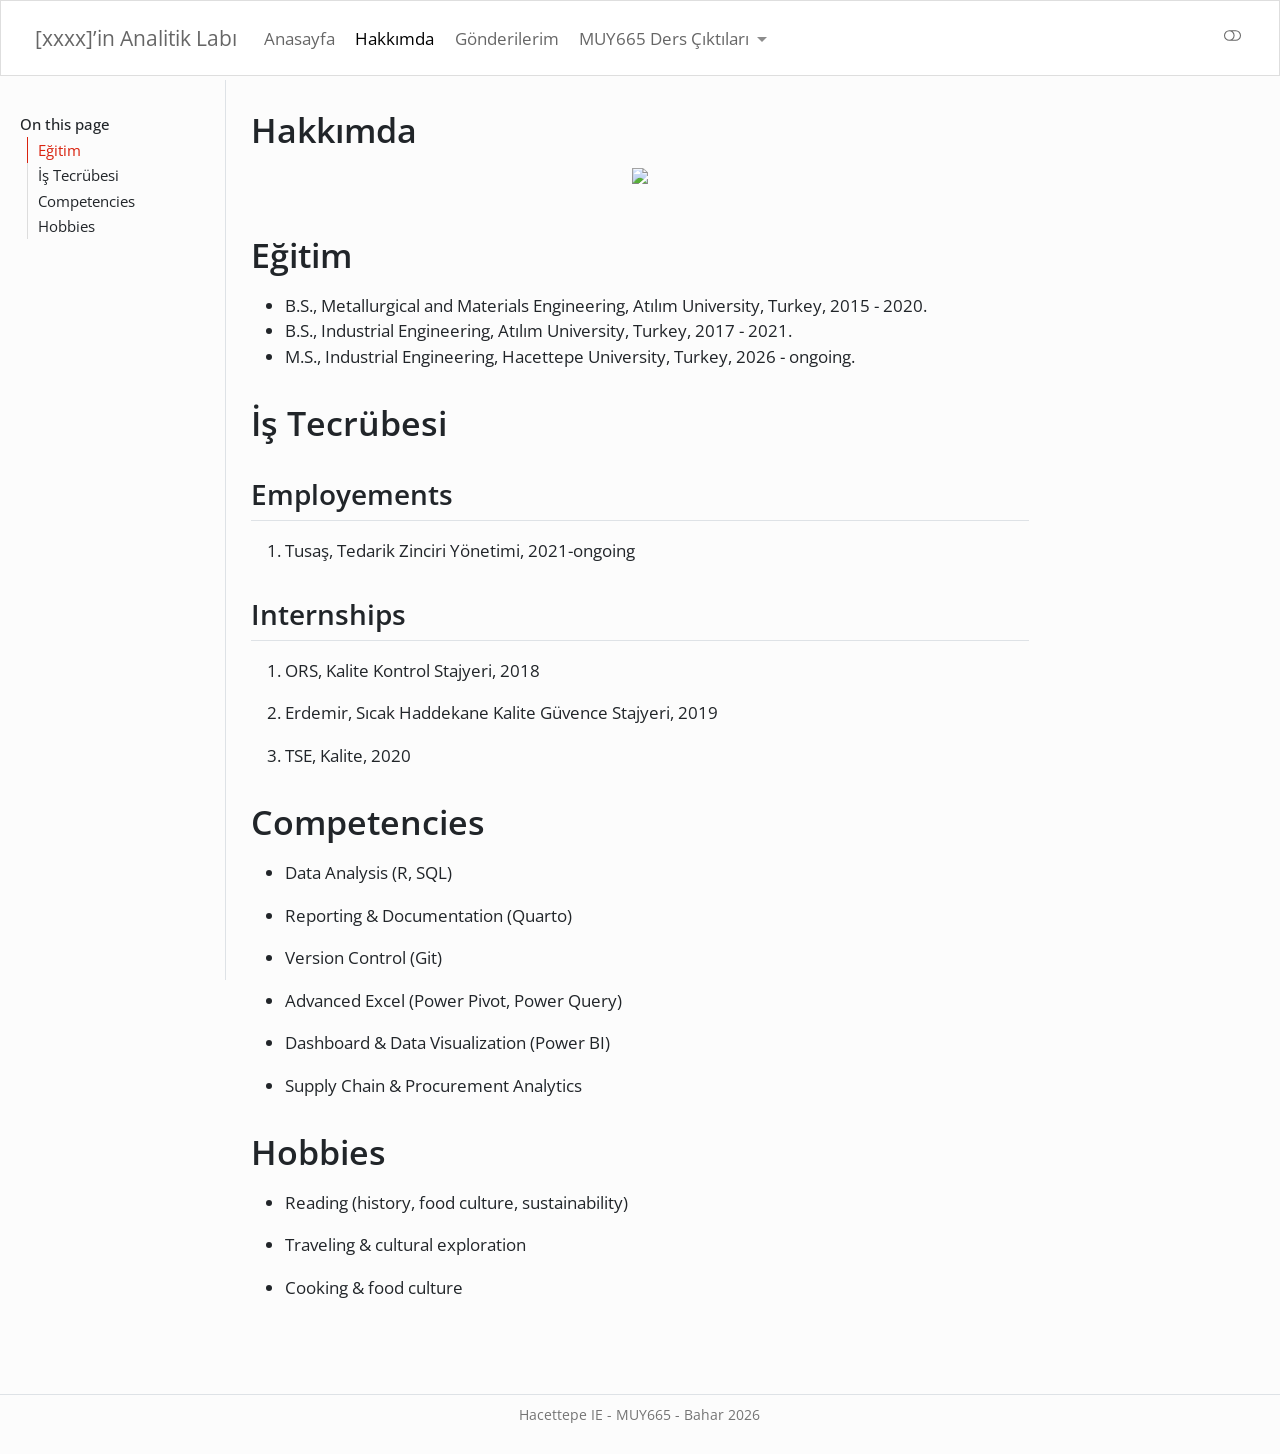
==== docs/about.html @ 33363bdd "Web sitesi render edildi." ====
<!DOCTYPE html>
<html xmlns="http://www.w3.org/1999/xhtml" lang="en" xml:lang="en"><head>

<meta charset="utf-8">
<meta name="generator" content="quarto-1.8.25">

<meta name="viewport" content="width=device-width, initial-scale=1.0, user-scalable=yes">


<title>Hakkımda – [xxxx]’in Analitik Labı</title>
<style>
code{white-space: pre-wrap;}
span.smallcaps{font-variant: small-caps;}
div.columns{display: flex; gap: min(4vw, 1.5em);}
div.column{flex: auto; overflow-x: auto;}
div.hanging-indent{margin-left: 1.5em; text-indent: -1.5em;}
ul.task-list{list-style: none;}
ul.task-list li input[type="checkbox"] {
  width: 0.8em;
  margin: 0 0.8em 0.2em -1em; /* quarto-specific, see https://github.com/quarto-dev/quarto-cli/issues/4556 */ 
  vertical-align: middle;
}
</style>


<script src="site_libs/quarto-nav/quarto-nav.js"></script>
<script src="site_libs/quarto-nav/headroom.min.js"></script>
<script src="site_libs/clipboard/clipboard.min.js"></script>
<script src="site_libs/quarto-search/autocomplete.umd.js"></script>
<script src="site_libs/quarto-search/fuse.min.js"></script>
<script src="site_libs/quarto-search/quarto-search.js"></script>
<meta name="quarto:offset" content="./">
<script src="site_libs/quarto-html/quarto.js" type="module"></script>
<script src="site_libs/quarto-html/tabsets/tabsets.js" type="module"></script>
<script src="site_libs/quarto-html/axe/axe-check.js" type="module"></script>
<script src="site_libs/quarto-html/popper.min.js"></script>
<script src="site_libs/quarto-html/tippy.umd.min.js"></script>
<script src="site_libs/quarto-html/anchor.min.js"></script>
<link href="site_libs/quarto-html/tippy.css" rel="stylesheet">
<link href="site_libs/quarto-html/quarto-syntax-highlighting-7b89279ff1a6dce999919e0e67d4d9ec.css" rel="stylesheet" class="quarto-color-scheme" id="quarto-text-highlighting-styles">
<link href="site_libs/quarto-html/quarto-syntax-highlighting-dark-707d8167ce6003fca903bfe2be84ab7f.css" rel="stylesheet" class="quarto-color-scheme quarto-color-alternate" id="quarto-text-highlighting-styles">
<link href="site_libs/quarto-html/quarto-syntax-highlighting-7b89279ff1a6dce999919e0e67d4d9ec.css" rel="stylesheet" class="quarto-color-scheme-extra" id="quarto-text-highlighting-styles">
<script src="site_libs/bootstrap/bootstrap.min.js"></script>
<link href="site_libs/bootstrap/bootstrap-icons.css" rel="stylesheet">
<link href="site_libs/bootstrap/bootstrap-b09ffb0c710b10090e35f4f5c8599541.min.css" rel="stylesheet" append-hash="true" class="quarto-color-scheme" id="quarto-bootstrap" data-mode="light">
<link href="site_libs/bootstrap/bootstrap-dark-5b22ffe13dd2aa798062e3956142f8dd.min.css" rel="stylesheet" append-hash="true" class="quarto-color-scheme quarto-color-alternate" id="quarto-bootstrap" data-mode="dark">
<link href="site_libs/bootstrap/bootstrap-b09ffb0c710b10090e35f4f5c8599541.min.css" rel="stylesheet" append-hash="true" class="quarto-color-scheme-extra" id="quarto-bootstrap" data-mode="light">
<script id="quarto-search-options" type="application/json">{
  "location": "navbar",
  "copy-button": false,
  "collapse-after": 3,
  "panel-placement": "end",
  "type": "overlay",
  "limit": 50,
  "keyboard-shortcut": [
    "f",
    "/",
    "s"
  ],
  "show-item-context": false,
  "language": {
    "search-no-results-text": "No results",
    "search-matching-documents-text": "matching documents",
    "search-copy-link-title": "Copy link to search",
    "search-hide-matches-text": "Hide additional matches",
    "search-more-match-text": "more match in this document",
    "search-more-matches-text": "more matches in this document",
    "search-clear-button-title": "Clear",
    "search-text-placeholder": "",
    "search-detached-cancel-button-title": "Cancel",
    "search-submit-button-title": "Submit",
    "search-label": "Search"
  }
}</script>


<link rel="stylesheet" href="styles.css">
</head>

<body class="docked nav-fixed quarto-light"><script id="quarto-html-before-body" type="application/javascript">
    const toggleBodyColorMode = (bsSheetEl) => {
      const mode = bsSheetEl.getAttribute("data-mode");
      const bodyEl = window.document.querySelector("body");
      if (mode === "dark") {
        bodyEl.classList.add("quarto-dark");
        bodyEl.classList.remove("quarto-light");
      } else {
        bodyEl.classList.add("quarto-light");
        bodyEl.classList.remove("quarto-dark");
      }
    }
    const toggleBodyColorPrimary = () => {
      const bsSheetEl = window.document.querySelector("link#quarto-bootstrap:not([rel=disabled-stylesheet])");
      if (bsSheetEl) {
        toggleBodyColorMode(bsSheetEl);
      }
    }
    const setColorSchemeToggle = (alternate) => {
      const toggles = window.document.querySelectorAll('.quarto-color-scheme-toggle');
      for (let i=0; i < toggles.length; i++) {
        const toggle = toggles[i];
        if (toggle) {
          if (alternate) {
            toggle.classList.add("alternate");
          } else {
            toggle.classList.remove("alternate");
          }
        }
      }
    };
    const toggleColorMode = (alternate) => {
      // Switch the stylesheets
      const primaryStylesheets = window.document.querySelectorAll('link.quarto-color-scheme:not(.quarto-color-alternate)');
      const alternateStylesheets = window.document.querySelectorAll('link.quarto-color-scheme.quarto-color-alternate');
      manageTransitions('#quarto-margin-sidebar .nav-link', false);
      if (alternate) {
        // note: dark is layered on light, we don't disable primary!
        enableStylesheet(alternateStylesheets);
        for (const sheetNode of alternateStylesheets) {
          if (sheetNode.id === "quarto-bootstrap") {
            toggleBodyColorMode(sheetNode);
          }
        }
      } else {
        disableStylesheet(alternateStylesheets);
        enableStylesheet(primaryStylesheets)
        toggleBodyColorPrimary();
      }
      manageTransitions('#quarto-margin-sidebar .nav-link', true);
      // Switch the toggles
      setColorSchemeToggle(alternate)
      // Hack to workaround the fact that safari doesn't
      // properly recolor the scrollbar when toggling (#1455)
      if (navigator.userAgent.indexOf('Safari') > 0 && navigator.userAgent.indexOf('Chrome') == -1) {
        manageTransitions("body", false);
        window.scrollTo(0, 1);
        setTimeout(() => {
          window.scrollTo(0, 0);
          manageTransitions("body", true);
        }, 40);
      }
    }
    const disableStylesheet = (stylesheets) => {
      for (let i=0; i < stylesheets.length; i++) {
        const stylesheet = stylesheets[i];
        stylesheet.rel = 'disabled-stylesheet';
      }
    }
    const enableStylesheet = (stylesheets) => {
      for (let i=0; i < stylesheets.length; i++) {
        const stylesheet = stylesheets[i];
        if(stylesheet.rel !== 'stylesheet') { // for Chrome, which will still FOUC without this check
          stylesheet.rel = 'stylesheet';
        }
      }
    }
    const manageTransitions = (selector, allowTransitions) => {
      const els = window.document.querySelectorAll(selector);
      for (let i=0; i < els.length; i++) {
        const el = els[i];
        if (allowTransitions) {
          el.classList.remove('notransition');
        } else {
          el.classList.add('notransition');
        }
      }
    }
    const isFileUrl = () => {
      return window.location.protocol === 'file:';
    }
    const hasAlternateSentinel = () => {
      let styleSentinel = getColorSchemeSentinel();
      if (styleSentinel !== null) {
        return styleSentinel === "alternate";
      } else {
        return false;
      }
    }
    const setStyleSentinel = (alternate) => {
      const value = alternate ? "alternate" : "default";
      if (!isFileUrl()) {
        window.localStorage.setItem("quarto-color-scheme", value);
      } else {
        localAlternateSentinel = value;
      }
    }
    const getColorSchemeSentinel = () => {
      if (!isFileUrl()) {
        const storageValue = window.localStorage.getItem("quarto-color-scheme");
        return storageValue != null ? storageValue : localAlternateSentinel;
      } else {
        return localAlternateSentinel;
      }
    }
    const toggleGiscusIfUsed = (isAlternate, darkModeDefault) => {
      const baseTheme = document.querySelector('#giscus-base-theme')?.value ?? 'light';
      const alternateTheme = document.querySelector('#giscus-alt-theme')?.value ?? 'dark';
      let newTheme = '';
      if(authorPrefersDark) {
        newTheme = isAlternate ? baseTheme : alternateTheme;
      } else {
        newTheme = isAlternate ? alternateTheme : baseTheme;
      }
      const changeGiscusTheme = () => {
        // From: https://github.com/giscus/giscus/issues/336
        const sendMessage = (message) => {
          const iframe = document.querySelector('iframe.giscus-frame');
          if (!iframe) return;
          iframe.contentWindow.postMessage({ giscus: message }, 'https://giscus.app');
        }
        sendMessage({
          setConfig: {
            theme: newTheme
          }
        });
      }
      const isGiscussLoaded = window.document.querySelector('iframe.giscus-frame') !== null;
      if (isGiscussLoaded) {
        changeGiscusTheme();
      }
    };
    const authorPrefersDark = false;
    const darkModeDefault = authorPrefersDark;
      document.querySelector('link#quarto-text-highlighting-styles.quarto-color-scheme-extra').rel = 'disabled-stylesheet';
      document.querySelector('link#quarto-bootstrap.quarto-color-scheme-extra').rel = 'disabled-stylesheet';
    let localAlternateSentinel = darkModeDefault ? 'alternate' : 'default';
    // Dark / light mode switch
    window.quartoToggleColorScheme = () => {
      // Read the current dark / light value
      let toAlternate = !hasAlternateSentinel();
      toggleColorMode(toAlternate);
      setStyleSentinel(toAlternate);
      toggleGiscusIfUsed(toAlternate, darkModeDefault);
      window.dispatchEvent(new Event('resize'));
    };
    // Switch to dark mode if need be
    if (hasAlternateSentinel()) {
      toggleColorMode(true);
    } else {
      toggleColorMode(false);
    }
  </script>

<div id="quarto-search-results"></div>
  <header id="quarto-header" class="headroom fixed-top">
    <nav class="navbar navbar-expand-lg " data-bs-theme="dark">
      <div class="navbar-container container-fluid">
      <div class="navbar-brand-container mx-auto">
    <a href="./index.html" class="navbar-brand navbar-brand-logo">
    </a>
    <a class="navbar-brand" href="./index.html">
    <span class="navbar-title">[xxxx]’in Analitik Labı</span>
    </a>
  </div>
            <div id="quarto-search" class="" title="Search"></div>
          <button class="navbar-toggler" type="button" data-bs-toggle="collapse" data-bs-target="#navbarCollapse" aria-controls="navbarCollapse" role="menu" aria-expanded="false" aria-label="Toggle navigation" onclick="if (window.quartoToggleHeadroom) { window.quartoToggleHeadroom(); }">
  <span class="navbar-toggler-icon"></span>
</button>
          <div class="collapse navbar-collapse" id="navbarCollapse">
            <ul class="navbar-nav navbar-nav-scroll me-auto">
  <li class="nav-item">
    <a class="nav-link" href="./index.html"> 
<span class="menu-text">Anasayfa</span></a>
  </li>  
  <li class="nav-item">
    <a class="nav-link active" href="./about.html" aria-current="page"> 
<span class="menu-text">Hakkımda</span></a>
  </li>  
  <li class="nav-item">
    <a class="nav-link" href="./posts.html"> 
<span class="menu-text">Gönderilerim</span></a>
  </li>  
  <li class="nav-item dropdown ">
    <a class="nav-link dropdown-toggle" href="#" id="nav-menu-muy665-ders-çıktıları" role="link" data-bs-toggle="dropdown" aria-expanded="false">
 <span class="menu-text">MUY665 Ders Çıktıları</span>
    </a>
    <ul class="dropdown-menu" aria-labelledby="nav-menu-muy665-ders-çıktıları">    
        <li>
    <a class="dropdown-item" href="./portfolyo.html">
 <span class="dropdown-text">Ödevler</span></a>
  </li>  
        <li>
    <a class="dropdown-item" href="./project.qmd">
 <span class="dropdown-text">Proje</span></a>
  </li>  
    </ul>
  </li>
</ul>
          </div> <!-- /navcollapse -->
            <div class="quarto-navbar-tools tools-wide">
    <a href="https://twitter.com" title="" class="quarto-navigation-tool px-1" aria-label=""><i class="bi bi-github"></i></a>
    <a href="https://twitter.com" title="" class="quarto-navigation-tool px-1" aria-label=""><i class="bi bi-twitter"></i></a>
    <a href="https://linkedin.com" title="" class="quarto-navigation-tool px-1" aria-label=""><i class="bi bi-linkedin"></i></a>
  <a href="" class="quarto-color-scheme-toggle quarto-navigation-tool  px-1" onclick="window.quartoToggleColorScheme(); return false;" title="Toggle dark mode"><i class="bi"></i></a>
</div>
      </div> <!-- /container-fluid -->
    </nav>
</header>
<!-- content -->
<div id="quarto-content" class="quarto-container page-columns page-rows-contents page-layout-article page-navbar">
<!-- sidebar -->
  <nav id="quarto-sidebar" class="sidebar collapse collapse-horizontal quarto-sidebar-collapse-item sidebar-navigation docked overflow-auto">
    <nav id="TOC" role="doc-toc" class="toc-active">
    <h2 id="toc-title">On this page</h2>
   
  <ul>
  <li><a href="#eğitim" id="toc-eğitim" class="nav-link active" data-scroll-target="#eğitim">Eğitim</a></li>
  <li><a href="#iş-tecrübesi" id="toc-iş-tecrübesi" class="nav-link" data-scroll-target="#iş-tecrübesi">İş Tecrübesi</a>
  <ul class="collapse">
  <li><a href="#employements" id="toc-employements" class="nav-link" data-scroll-target="#employements">Employements</a></li>
  <li><a href="#internships" id="toc-internships" class="nav-link" data-scroll-target="#internships">Internships</a></li>
  </ul></li>
  <li><a href="#competencies" id="toc-competencies" class="nav-link" data-scroll-target="#competencies">Competencies</a></li>
  <li><a href="#hobbies" id="toc-hobbies" class="nav-link" data-scroll-target="#hobbies">Hobbies</a></li>
  </ul>
</nav>
</nav>
<div id="quarto-sidebar-glass" class="quarto-sidebar-collapse-item" data-bs-toggle="collapse" data-bs-target=".quarto-sidebar-collapse-item"></div>
<!-- margin-sidebar -->
    <div id="quarto-margin-sidebar" class="sidebar margin-sidebar zindex-bottom">
    </div>
<!-- main -->
<main class="content" id="quarto-document-content">


<header id="title-block-header" class="quarto-title-block default">
<div class="quarto-title">
<h1 class="title">Hakkımda</h1>
</div>



<div class="quarto-title-meta">

    
  
    
  </div>
  


</header>


<div class="quarto-figure quarto-figure-center">
<figure class="figure">
<p><img src="assets/images/vesikalik.jpeg" class="img-fluid quarto-figure quarto-figure-center figure-img"></p>
</figure>
</div>
<section id="eğitim" class="level1">
<h1>Eğitim</h1>
<ul>
<li>B.S., Metallurgical and Materials Engineering, Atılım University, Turkey, 2015 - 2020.</li>
<li>B.S., Industrial Engineering, Atılım University, Turkey, 2017 - 2021.</li>
<li>M.S., Industrial Engineering, Hacettepe University, Turkey, 2026 - ongoing.</li>
</ul>
</section>
<section id="iş-tecrübesi" class="level1">
<h1>İş Tecrübesi</h1>
<section id="employements" class="level2">
<h2 class="anchored" data-anchor-id="employements">Employements</h2>
<ol type="1">
<li>Tusaş, Tedarik Zinciri Yönetimi, 2021-ongoing</li>
</ol>
</section>
<section id="internships" class="level2">
<h2 class="anchored" data-anchor-id="internships">Internships</h2>
<ol type="1">
<li><p>ORS, Kalite Kontrol Stajyeri, 2018</p></li>
<li><p>Erdemir, Sıcak Haddekane Kalite Güvence Stajyeri, 2019</p></li>
<li><p>TSE, Kalite, 2020</p></li>
</ol>
</section>
</section>
<section id="competencies" class="level1">
<h1>Competencies</h1>
<ul>
<li><p>Data Analysis (R, SQL)</p></li>
<li><p>Reporting &amp; Documentation (Quarto)</p></li>
<li><p>Version Control (Git)</p></li>
</ul>
<!-- -->
<ul>
<li><p>Advanced Excel (Power Pivot, Power Query)</p></li>
<li><p>Dashboard &amp; Data Visualization (Power BI)</p></li>
<li><p>Supply Chain &amp; Procurement Analytics</p></li>
</ul>
</section>
<section id="hobbies" class="level1">
<h1>Hobbies</h1>
<ul>
<li><p>Reading (history, food culture, sustainability)</p></li>
<li><p>Traveling &amp; cultural exploration</p></li>
<li><p>Cooking &amp; food culture</p></li>
</ul>


</section>

<a onclick="window.scrollTo(0, 0); return false;" role="button" id="quarto-back-to-top"><i class="bi bi-arrow-up"></i> Back to top</a></main> <!-- /main -->
<script id="quarto-html-after-body" type="application/javascript">
  window.document.addEventListener("DOMContentLoaded", function (event) {
    // Ensure there is a toggle, if there isn't float one in the top right
    if (window.document.querySelector('.quarto-color-scheme-toggle') === null) {
      const a = window.document.createElement('a');
      a.classList.add('top-right');
      a.classList.add('quarto-color-scheme-toggle');
      a.href = "";
      a.onclick = function() { try { window.quartoToggleColorScheme(); } catch {} return false; };
      const i = window.document.createElement("i");
      i.classList.add('bi');
      a.appendChild(i);
      window.document.body.appendChild(a);
    }
    setColorSchemeToggle(hasAlternateSentinel())
    const icon = "";
    const anchorJS = new window.AnchorJS();
    anchorJS.options = {
      placement: 'right',
      icon: icon
    };
    anchorJS.add('.anchored');
    const isCodeAnnotation = (el) => {
      for (const clz of el.classList) {
        if (clz.startsWith('code-annotation-')) {                     
          return true;
        }
      }
      return false;
    }
    const onCopySuccess = function(e) {
      // button target
      const button = e.trigger;
      // don't keep focus
      button.blur();
      // flash "checked"
      button.classList.add('code-copy-button-checked');
      var currentTitle = button.getAttribute("title");
      button.setAttribute("title", "Copied!");
      let tooltip;
      if (window.bootstrap) {
        button.setAttribute("data-bs-toggle", "tooltip");
        button.setAttribute("data-bs-placement", "left");
        button.setAttribute("data-bs-title", "Copied!");
        tooltip = new bootstrap.Tooltip(button, 
          { trigger: "manual", 
            customClass: "code-copy-button-tooltip",
            offset: [0, -8]});
        tooltip.show();    
      }
      setTimeout(function() {
        if (tooltip) {
          tooltip.hide();
          button.removeAttribute("data-bs-title");
          button.removeAttribute("data-bs-toggle");
          button.removeAttribute("data-bs-placement");
        }
        button.setAttribute("title", currentTitle);
        button.classList.remove('code-copy-button-checked');
      }, 1000);
      // clear code selection
      e.clearSelection();
    }
    const getTextToCopy = function(trigger) {
      const outerScaffold = trigger.parentElement.cloneNode(true);
      const codeEl = outerScaffold.querySelector('code');
      for (const childEl of codeEl.children) {
        if (isCodeAnnotation(childEl)) {
          childEl.remove();
        }
      }
      return codeEl.innerText;
    }
    const clipboard = new window.ClipboardJS('.code-copy-button:not([data-in-quarto-modal])', {
      text: getTextToCopy
    });
    clipboard.on('success', onCopySuccess);
    if (window.document.getElementById('quarto-embedded-source-code-modal')) {
      const clipboardModal = new window.ClipboardJS('.code-copy-button[data-in-quarto-modal]', {
        text: getTextToCopy,
        container: window.document.getElementById('quarto-embedded-source-code-modal')
      });
      clipboardModal.on('success', onCopySuccess);
    }
      var localhostRegex = new RegExp(/^(?:http|https):\/\/localhost\:?[0-9]*\//);
      var mailtoRegex = new RegExp(/^mailto:/);
        var filterRegex = new RegExp('/' + window.location.host + '/');
      var isInternal = (href) => {
          return filterRegex.test(href) || localhostRegex.test(href) || mailtoRegex.test(href);
      }
      // Inspect non-navigation links and adorn them if external
     var links = window.document.querySelectorAll('a[href]:not(.nav-link):not(.navbar-brand):not(.toc-action):not(.sidebar-link):not(.sidebar-item-toggle):not(.pagination-link):not(.no-external):not([aria-hidden]):not(.dropdown-item):not(.quarto-navigation-tool):not(.about-link)');
      for (var i=0; i<links.length; i++) {
        const link = links[i];
        if (!isInternal(link.href)) {
          // undo the damage that might have been done by quarto-nav.js in the case of
          // links that we want to consider external
          if (link.dataset.originalHref !== undefined) {
            link.href = link.dataset.originalHref;
          }
        }
      }
    function tippyHover(el, contentFn, onTriggerFn, onUntriggerFn) {
      const config = {
        allowHTML: true,
        maxWidth: 500,
        delay: 100,
        arrow: false,
        appendTo: function(el) {
            return el.parentElement;
        },
        interactive: true,
        interactiveBorder: 10,
        theme: 'quarto',
        placement: 'bottom-start',
      };
      if (contentFn) {
        config.content = contentFn;
      }
      if (onTriggerFn) {
        config.onTrigger = onTriggerFn;
      }
      if (onUntriggerFn) {
        config.onUntrigger = onUntriggerFn;
      }
      window.tippy(el, config); 
    }
    const noterefs = window.document.querySelectorAll('a[role="doc-noteref"]');
    for (var i=0; i<noterefs.length; i++) {
      const ref = noterefs[i];
      tippyHover(ref, function() {
        // use id or data attribute instead here
        let href = ref.getAttribute('data-footnote-href') || ref.getAttribute('href');
        try { href = new URL(href).hash; } catch {}
        const id = href.replace(/^#\/?/, "");
        const note = window.document.getElementById(id);
        if (note) {
          return note.innerHTML;
        } else {
          return "";
        }
      });
    }
    const xrefs = window.document.querySelectorAll('a.quarto-xref');
    const processXRef = (id, note) => {
      // Strip column container classes
      const stripColumnClz = (el) => {
        el.classList.remove("page-full", "page-columns");
        if (el.children) {
          for (const child of el.children) {
            stripColumnClz(child);
          }
        }
      }
      stripColumnClz(note)
      if (id === null || id.startsWith('sec-')) {
        // Special case sections, only their first couple elements
        const container = document.createElement("div");
        if (note.children && note.children.length > 2) {
          container.appendChild(note.children[0].cloneNode(true));
          for (let i = 1; i < note.children.length; i++) {
            const child = note.children[i];
            if (child.tagName === "P" && child.innerText === "") {
              continue;
            } else {
              container.appendChild(child.cloneNode(true));
              break;
            }
          }
          if (window.Quarto?.typesetMath) {
            window.Quarto.typesetMath(container);
          }
          return container.innerHTML
        } else {
          if (window.Quarto?.typesetMath) {
            window.Quarto.typesetMath(note);
          }
          return note.innerHTML;
        }
      } else {
        // Remove any anchor links if they are present
        const anchorLink = note.querySelector('a.anchorjs-link');
        if (anchorLink) {
          anchorLink.remove();
        }
        if (window.Quarto?.typesetMath) {
          window.Quarto.typesetMath(note);
        }
        if (note.classList.contains("callout")) {
          return note.outerHTML;
        } else {
          return note.innerHTML;
        }
      }
    }
    for (var i=0; i<xrefs.length; i++) {
      const xref = xrefs[i];
      tippyHover(xref, undefined, function(instance) {
        instance.disable();
        let url = xref.getAttribute('href');
        let hash = undefined; 
        if (url.startsWith('#')) {
          hash = url;
        } else {
          try { hash = new URL(url).hash; } catch {}
        }
        if (hash) {
          const id = hash.replace(/^#\/?/, "");
          const note = window.document.getElementById(id);
          if (note !== null) {
            try {
              const html = processXRef(id, note.cloneNode(true));
              instance.setContent(html);
            } finally {
              instance.enable();
              instance.show();
            }
          } else {
            // See if we can fetch this
            fetch(url.split('#')[0])
            .then(res => res.text())
            .then(html => {
              const parser = new DOMParser();
              const htmlDoc = parser.parseFromString(html, "text/html");
              const note = htmlDoc.getElementById(id);
              if (note !== null) {
                const html = processXRef(id, note);
                instance.setContent(html);
              } 
            }).finally(() => {
              instance.enable();
              instance.show();
            });
          }
        } else {
          // See if we can fetch a full url (with no hash to target)
          // This is a special case and we should probably do some content thinning / targeting
          fetch(url)
          .then(res => res.text())
          .then(html => {
            const parser = new DOMParser();
            const htmlDoc = parser.parseFromString(html, "text/html");
            const note = htmlDoc.querySelector('main.content');
            if (note !== null) {
              // This should only happen for chapter cross references
              // (since there is no id in the URL)
              // remove the first header
              if (note.children.length > 0 && note.children[0].tagName === "HEADER") {
                note.children[0].remove();
              }
              const html = processXRef(null, note);
              instance.setContent(html);
            } 
          }).finally(() => {
            instance.enable();
            instance.show();
          });
        }
      }, function(instance) {
      });
    }
        let selectedAnnoteEl;
        const selectorForAnnotation = ( cell, annotation) => {
          let cellAttr = 'data-code-cell="' + cell + '"';
          let lineAttr = 'data-code-annotation="' +  annotation + '"';
          const selector = 'span[' + cellAttr + '][' + lineAttr + ']';
          return selector;
        }
        const selectCodeLines = (annoteEl) => {
          const doc = window.document;
          const targetCell = annoteEl.getAttribute("data-target-cell");
          const targetAnnotation = annoteEl.getAttribute("data-target-annotation");
          const annoteSpan = window.document.querySelector(selectorForAnnotation(targetCell, targetAnnotation));
          const lines = annoteSpan.getAttribute("data-code-lines").split(",");
          const lineIds = lines.map((line) => {
            return targetCell + "-" + line;
          })
          let top = null;
          let height = null;
          let parent = null;
          if (lineIds.length > 0) {
              //compute the position of the single el (top and bottom and make a div)
              const el = window.document.getElementById(lineIds[0]);
              top = el.offsetTop;
              height = el.offsetHeight;
              parent = el.parentElement.parentElement;
            if (lineIds.length > 1) {
              const lastEl = window.document.getElementById(lineIds[lineIds.length - 1]);
              const bottom = lastEl.offsetTop + lastEl.offsetHeight;
              height = bottom - top;
            }
            if (top !== null && height !== null && parent !== null) {
              // cook up a div (if necessary) and position it 
              let div = window.document.getElementById("code-annotation-line-highlight");
              if (div === null) {
                div = window.document.createElement("div");
                div.setAttribute("id", "code-annotation-line-highlight");
                div.style.position = 'absolute';
                parent.appendChild(div);
              }
              div.style.top = top - 2 + "px";
              div.style.height = height + 4 + "px";
              div.style.left = 0;
              let gutterDiv = window.document.getElementById("code-annotation-line-highlight-gutter");
              if (gutterDiv === null) {
                gutterDiv = window.document.createElement("div");
                gutterDiv.setAttribute("id", "code-annotation-line-highlight-gutter");
                gutterDiv.style.position = 'absolute';
                const codeCell = window.document.getElementById(targetCell);
                const gutter = codeCell.querySelector('.code-annotation-gutter');
                gutter.appendChild(gutterDiv);
              }
              gutterDiv.style.top = top - 2 + "px";
              gutterDiv.style.height = height + 4 + "px";
            }
            selectedAnnoteEl = annoteEl;
          }
        };
        const unselectCodeLines = () => {
          const elementsIds = ["code-annotation-line-highlight", "code-annotation-line-highlight-gutter"];
          elementsIds.forEach((elId) => {
            const div = window.document.getElementById(elId);
            if (div) {
              div.remove();
            }
          });
          selectedAnnoteEl = undefined;
        };
          // Handle positioning of the toggle
      window.addEventListener(
        "resize",
        throttle(() => {
          elRect = undefined;
          if (selectedAnnoteEl) {
            selectCodeLines(selectedAnnoteEl);
          }
        }, 10)
      );
      function throttle(fn, ms) {
      let throttle = false;
      let timer;
        return (...args) => {
          if(!throttle) { // first call gets through
              fn.apply(this, args);
              throttle = true;
          } else { // all the others get throttled
              if(timer) clearTimeout(timer); // cancel #2
              timer = setTimeout(() => {
                fn.apply(this, args);
                timer = throttle = false;
              }, ms);
          }
        };
      }
        // Attach click handler to the DT
        const annoteDls = window.document.querySelectorAll('dt[data-target-cell]');
        for (const annoteDlNode of annoteDls) {
          annoteDlNode.addEventListener('click', (event) => {
            const clickedEl = event.target;
            if (clickedEl !== selectedAnnoteEl) {
              unselectCodeLines();
              const activeEl = window.document.querySelector('dt[data-target-cell].code-annotation-active');
              if (activeEl) {
                activeEl.classList.remove('code-annotation-active');
              }
              selectCodeLines(clickedEl);
              clickedEl.classList.add('code-annotation-active');
            } else {
              // Unselect the line
              unselectCodeLines();
              clickedEl.classList.remove('code-annotation-active');
            }
          });
        }
    const findCites = (el) => {
      const parentEl = el.parentElement;
      if (parentEl) {
        const cites = parentEl.dataset.cites;
        if (cites) {
          return {
            el,
            cites: cites.split(' ')
          };
        } else {
          return findCites(el.parentElement)
        }
      } else {
        return undefined;
      }
    };
    var bibliorefs = window.document.querySelectorAll('a[role="doc-biblioref"]');
    for (var i=0; i<bibliorefs.length; i++) {
      const ref = bibliorefs[i];
      const citeInfo = findCites(ref);
      if (citeInfo) {
        tippyHover(citeInfo.el, function() {
          var popup = window.document.createElement('div');
          citeInfo.cites.forEach(function(cite) {
            var citeDiv = window.document.createElement('div');
            citeDiv.classList.add('hanging-indent');
            citeDiv.classList.add('csl-entry');
            var biblioDiv = window.document.getElementById('ref-' + cite);
            if (biblioDiv) {
              citeDiv.innerHTML = biblioDiv.innerHTML;
            }
            popup.appendChild(citeDiv);
          });
          return popup.innerHTML;
        });
      }
    }
  });
  </script>
</div> <!-- /content -->
<footer class="footer">
  <div class="nav-footer">
    <div class="nav-footer-left">
      &nbsp;
    </div>   
    <div class="nav-footer-center">
<p>Hacettepe IE - MUY665 - Bahar 2026</p>
</div>
    <div class="nav-footer-right">
      &nbsp;
    </div>
  </div>
</footer>




</body></html>
---- docs/site_libs/quarto-html/quarto-syntax-highlighting-7b89279ff1a6dce999919e0e67d4d9ec.css ----
/* quarto syntax highlight colors */
:root {
  --quarto-hl-ot-color: #003B4F;
  --quarto-hl-at-color: #657422;
  --quarto-hl-ss-color: #20794D;
  --quarto-hl-an-color: #5E5E5E;
  --quarto-hl-fu-color: #4758AB;
  --quarto-hl-st-color: #20794D;
  --quarto-hl-cf-color: #003B4F;
  --quarto-hl-op-color: #5E5E5E;
  --quarto-hl-er-color: #AD0000;
  --quarto-hl-bn-color: #AD0000;
  --quarto-hl-al-color: #AD0000;
  --quarto-hl-va-color: #111111;
  --quarto-hl-bu-color: inherit;
  --quarto-hl-ex-color: inherit;
  --quarto-hl-pp-color: #AD0000;
  --quarto-hl-in-color: #5E5E5E;
  --quarto-hl-vs-color: #20794D;
  --quarto-hl-wa-color: #5E5E5E;
  --quarto-hl-do-color: #5E5E5E;
  --quarto-hl-im-color: #00769E;
  --quarto-hl-ch-color: #20794D;
  --quarto-hl-dt-color: #AD0000;
  --quarto-hl-fl-color: #AD0000;
  --quarto-hl-co-color: #5E5E5E;
  --quarto-hl-cv-color: #5E5E5E;
  --quarto-hl-cn-color: #8f5902;
  --quarto-hl-sc-color: #5E5E5E;
  --quarto-hl-dv-color: #AD0000;
  --quarto-hl-kw-color: #003B4F;
}

/* other quarto variables */
:root {
  --quarto-font-monospace: SFMono-Regular, Menlo, Monaco, Consolas, "Liberation Mono", "Courier New", monospace;
}

/* syntax highlight based on Pandoc's rules */
pre > code.sourceCode > span {
  color: #003B4F;
}

code.sourceCode > span {
  color: #003B4F;
}

div.sourceCode,
div.sourceCode pre.sourceCode {
  color: #003B4F;
}

/* Normal */
code span {
  color: #003B4F;
}

/* Alert */
code span.al {
  color: #AD0000;
  font-style: inherit;
}

/* Annotation */
code span.an {
  color: #5E5E5E;
  font-style: inherit;
}

/* Attribute */
code span.at {
  color: #657422;
  font-style: inherit;
}

/* BaseN */
code span.bn {
  color: #AD0000;
  font-style: inherit;
}

/* BuiltIn */
code span.bu {
  font-style: inherit;
}

/* ControlFlow */
code span.cf {
  color: #003B4F;
  font-weight: bold;
  font-style: inherit;
}

/* Char */
code span.ch {
  color: #20794D;
  font-style: inherit;
}

/* Constant */
code span.cn {
  color: #8f5902;
  font-style: inherit;
}

/* Comment */
code span.co {
  color: #5E5E5E;
  font-style: inherit;
}

/* CommentVar */
code span.cv {
  color: #5E5E5E;
  font-style: italic;
}

/* Documentation */
code span.do {
  color: #5E5E5E;
  font-style: italic;
}

/* DataType */
code span.dt {
  color: #AD0000;
  font-style: inherit;
}

/* DecVal */
code span.dv {
  color: #AD0000;
  font-style: inherit;
}

/* Error */
code span.er {
  color: #AD0000;
  font-style: inherit;
}

/* Extension */
code span.ex {
  font-style: inherit;
}

/* Float */
code span.fl {
  color: #AD0000;
  font-style: inherit;
}

/* Function */
code span.fu {
  color: #4758AB;
  font-style: inherit;
}

/* Import */
code span.im {
  color: #00769E;
  font-style: inherit;
}

/* Information */
code span.in {
  color: #5E5E5E;
  font-style: inherit;
}

/* Keyword */
code span.kw {
  color: #003B4F;
  font-weight: bold;
  font-style: inherit;
}

/* Operator */
code span.op {
  color: #5E5E5E;
  font-style: inherit;
}

/* Other */
code span.ot {
  color: #003B4F;
  font-style: inherit;
}

/* Preprocessor */
code span.pp {
  color: #AD0000;
  font-style: inherit;
}

/* SpecialChar */
code span.sc {
  color: #5E5E5E;
  font-style: inherit;
}

/* SpecialString */
code span.ss {
  color: #20794D;
  font-style: inherit;
}

/* String */
code span.st {
  color: #20794D;
  font-style: inherit;
}

/* Variable */
code span.va {
  color: #111111;
  font-style: inherit;
}

/* VerbatimString */
code span.vs {
  color: #20794D;
  font-style: inherit;
}

/* Warning */
code span.wa {
  color: #5E5E5E;
  font-style: italic;
}

.prevent-inlining {
  content: "</";
}

/*# sourceMappingURL=3944bc705cfaf4c80e56f77c5205168a.css.map */
---- docs/site_libs/quarto-html/quarto-syntax-highlighting-dark-707d8167ce6003fca903bfe2be84ab7f.css ----
/* quarto syntax highlight colors */
:root {
  --quarto-hl-al-color: #f07178;
  --quarto-hl-an-color: #d4d0ab;
  --quarto-hl-at-color: #00e0e0;
  --quarto-hl-bn-color: #d4d0ab;
  --quarto-hl-bu-color: #abe338;
  --quarto-hl-ch-color: #abe338;
  --quarto-hl-co-color: #f8f8f2;
  --quarto-hl-cv-color: #ffd700;
  --quarto-hl-cn-color: #ffd700;
  --quarto-hl-cf-color: #ffa07a;
  --quarto-hl-dt-color: #ffa07a;
  --quarto-hl-dv-color: #d4d0ab;
  --quarto-hl-do-color: #f8f8f2;
  --quarto-hl-er-color: #f07178;
  --quarto-hl-ex-color: #00e0e0;
  --quarto-hl-fl-color: #d4d0ab;
  --quarto-hl-fu-color: #ffa07a;
  --quarto-hl-im-color: #abe338;
  --quarto-hl-in-color: #d4d0ab;
  --quarto-hl-kw-color: #ffa07a;
  --quarto-hl-op-color: #ffa07a;
  --quarto-hl-ot-color: #00e0e0;
  --quarto-hl-pp-color: #dcc6e0;
  --quarto-hl-re-color: #00e0e0;
  --quarto-hl-sc-color: #abe338;
  --quarto-hl-ss-color: #abe338;
  --quarto-hl-st-color: #abe338;
  --quarto-hl-va-color: #00e0e0;
  --quarto-hl-vs-color: #abe338;
  --quarto-hl-wa-color: #dcc6e0;
}

/* other quarto variables */
:root {
  --quarto-font-monospace: SFMono-Regular, Menlo, Monaco, Consolas, "Liberation Mono", "Courier New", monospace;
}

/* syntax highlight based on Pandoc's rules */
pre > code.sourceCode > span {
  color: #f8f8f2;
}

code.sourceCode > span {
  color: #f8f8f2;
}

div.sourceCode,
div.sourceCode pre.sourceCode {
  color: #f8f8f2;
}

/* Normal */
code span {
  color: #f8f8f2;
}

/* Alert */
code span.al {
  color: #f07178;
}

/* Annotation */
code span.an {
  color: #d4d0ab;
}

/* Attribute */
code span.at {
  color: #00e0e0;
}

/* BaseN */
code span.bn {
  color: #d4d0ab;
}

/* BuiltIn */
code span.bu {
  color: #abe338;
}

/* ControlFlow */
code span.cf {
  font-weight: bold;
  color: #ffa07a;
}

/* Char */
code span.ch {
  color: #abe338;
}

/* Constant */
code span.cn {
  color: #ffd700;
}

/* Comment */
code span.co {
  font-style: italic;
  color: #f8f8f2;
}

/* CommentVar */
code span.cv {
  color: #ffd700;
}

/* Documentation */
code span.do {
  color: #f8f8f2;
}

/* DataType */
code span.dt {
  color: #ffa07a;
}

/* DecVal */
code span.dv {
  color: #d4d0ab;
}

/* Error */
code span.er {
  color: #f07178;
  text-decoration: underline;
}

/* Extension */
code span.ex {
  font-weight: bold;
  color: #00e0e0;
}

/* Float */
code span.fl {
  color: #d4d0ab;
}

/* Function */
code span.fu {
  color: #ffa07a;
}

/* Import */
code span.im {
  color: #abe338;
}

/* Information */
code span.in {
  color: #d4d0ab;
}

/* Keyword */
code span.kw {
  font-weight: bold;
  color: #ffa07a;
}

/* Operator */
code span.op {
  color: #ffa07a;
}

/* Other */
code span.ot {
  color: #00e0e0;
}

/* Preprocessor */
code span.pp {
  color: #dcc6e0;
}

/* RegionMarker */
code span.re {
  background-color: #f8f8f2;
  color: #00e0e0;
}

/* SpecialChar */
code span.sc {
  color: #abe338;
}

/* SpecialString */
code span.ss {
  color: #abe338;
}

/* String */
code span.st {
  color: #abe338;
}

/* Variable */
code span.va {
  color: #00e0e0;
}

/* VerbatimString */
code span.vs {
  color: #abe338;
}

/* Warning */
code span.wa {
  color: #dcc6e0;
}

.prevent-inlining {
  content: "</";
}

/*# sourceMappingURL=f5ab3bb6f5ded8da9f12dd3a91d3da26.css.map */
---- docs/site_libs/quarto-html/quarto-syntax-highlighting-7b89279ff1a6dce999919e0e67d4d9ec.css ----
/* quarto syntax highlight colors */
:root {
  --quarto-hl-ot-color: #003B4F;
  --quarto-hl-at-color: #657422;
  --quarto-hl-ss-color: #20794D;
  --quarto-hl-an-color: #5E5E5E;
  --quarto-hl-fu-color: #4758AB;
  --quarto-hl-st-color: #20794D;
  --quarto-hl-cf-color: #003B4F;
  --quarto-hl-op-color: #5E5E5E;
  --quarto-hl-er-color: #AD0000;
  --quarto-hl-bn-color: #AD0000;
  --quarto-hl-al-color: #AD0000;
  --quarto-hl-va-color: #111111;
  --quarto-hl-bu-color: inherit;
  --quarto-hl-ex-color: inherit;
  --quarto-hl-pp-color: #AD0000;
  --quarto-hl-in-color: #5E5E5E;
  --quarto-hl-vs-color: #20794D;
  --quarto-hl-wa-color: #5E5E5E;
  --quarto-hl-do-color: #5E5E5E;
  --quarto-hl-im-color: #00769E;
  --quarto-hl-ch-color: #20794D;
  --quarto-hl-dt-color: #AD0000;
  --quarto-hl-fl-color: #AD0000;
  --quarto-hl-co-color: #5E5E5E;
  --quarto-hl-cv-color: #5E5E5E;
  --quarto-hl-cn-color: #8f5902;
  --quarto-hl-sc-color: #5E5E5E;
  --quarto-hl-dv-color: #AD0000;
  --quarto-hl-kw-color: #003B4F;
}

/* other quarto variables */
:root {
  --quarto-font-monospace: SFMono-Regular, Menlo, Monaco, Consolas, "Liberation Mono", "Courier New", monospace;
}

/* syntax highlight based on Pandoc's rules */
pre > code.sourceCode > span {
  color: #003B4F;
}

code.sourceCode > span {
  color: #003B4F;
}

div.sourceCode,
div.sourceCode pre.sourceCode {
  color: #003B4F;
}

/* Normal */
code span {
  color: #003B4F;
}

/* Alert */
code span.al {
  color: #AD0000;
  font-style: inherit;
}

/* Annotation */
code span.an {
  color: #5E5E5E;
  font-style: inherit;
}

/* Attribute */
code span.at {
  color: #657422;
  font-style: inherit;
}

/* BaseN */
code span.bn {
  color: #AD0000;
  font-style: inherit;
}

/* BuiltIn */
code span.bu {
  font-style: inherit;
}

/* ControlFlow */
code span.cf {
  color: #003B4F;
  font-weight: bold;
  font-style: inherit;
}

/* Char */
code span.ch {
  color: #20794D;
  font-style: inherit;
}

/* Constant */
code span.cn {
  color: #8f5902;
  font-style: inherit;
}

/* Comment */
code span.co {
  color: #5E5E5E;
  font-style: inherit;
}

/* CommentVar */
code span.cv {
  color: #5E5E5E;
  font-style: italic;
}

/* Documentation */
code span.do {
  color: #5E5E5E;
  font-style: italic;
}

/* DataType */
code span.dt {
  color: #AD0000;
  font-style: inherit;
}

/* DecVal */
code span.dv {
  color: #AD0000;
  font-style: inherit;
}

/* Error */
code span.er {
  color: #AD0000;
  font-style: inherit;
}

/* Extension */
code span.ex {
  font-style: inherit;
}

/* Float */
code span.fl {
  color: #AD0000;
  font-style: inherit;
}

/* Function */
code span.fu {
  color: #4758AB;
  font-style: inherit;
}

/* Import */
code span.im {
  color: #00769E;
  font-style: inherit;
}

/* Information */
code span.in {
  color: #5E5E5E;
  font-style: inherit;
}

/* Keyword */
code span.kw {
  color: #003B4F;
  font-weight: bold;
  font-style: inherit;
}

/* Operator */
code span.op {
  color: #5E5E5E;
  font-style: inherit;
}

/* Other */
code span.ot {
  color: #003B4F;
  font-style: inherit;
}

/* Preprocessor */
code span.pp {
  color: #AD0000;
  font-style: inherit;
}

/* SpecialChar */
code span.sc {
  color: #5E5E5E;
  font-style: inherit;
}

/* SpecialString */
code span.ss {
  color: #20794D;
  font-style: inherit;
}

/* String */
code span.st {
  color: #20794D;
  font-style: inherit;
}

/* Variable */
code span.va {
  color: #111111;
  font-style: inherit;
}

/* VerbatimString */
code span.vs {
  color: #20794D;
  font-style: inherit;
}

/* Warning */
code span.wa {
  color: #5E5E5E;
  font-style: italic;
}

.prevent-inlining {
  content: "</";
}

/*# sourceMappingURL=3944bc705cfaf4c80e56f77c5205168a.css.map */
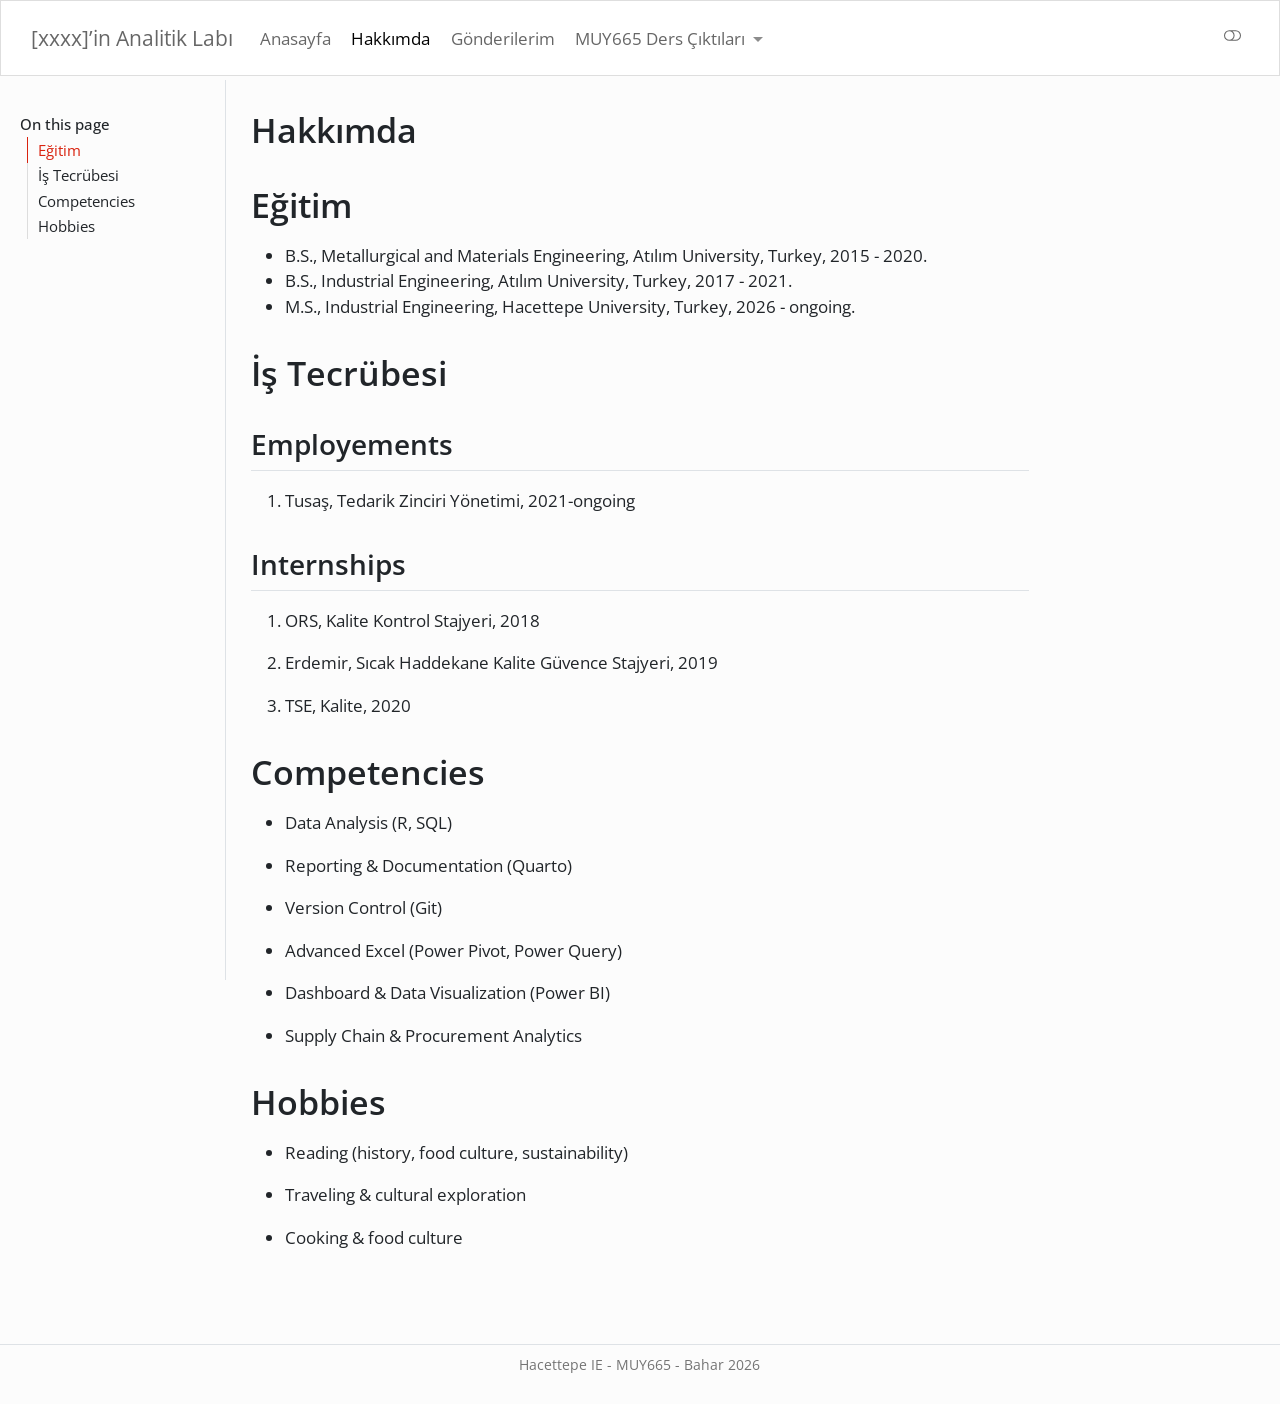
==== commit 5904700e: "Güncelleme" ====
--- a/docs/about.html
+++ b/docs/about.html
@@ -2,13 +2,16 @@
 <html xmlns="http://www.w3.org/1999/xhtml" lang="en" xml:lang="en"><head>
 
 <meta charset="utf-8">
-<meta name="generator" content="quarto-1.8.25">
+<meta name="generator" content="quarto-1.9.31">
 
 <meta name="viewport" content="width=device-width, initial-scale=1.0, user-scalable=yes">
 
 
 <title>Hakkımda – [xxxx]’in Analitik Labı</title>
 <style>
+/* Default styles provided by pandoc.
+** See https://pandoc.org/MANUAL.html#variables-for-html for config info.
+*/
 code{white-space: pre-wrap;}
 span.smallcaps{font-variant: small-caps;}
 div.columns{display: flex; gap: min(4vw, 1.5em);}
@@ -32,19 +35,18 @@
 <meta name="quarto:offset" content="./">
 <script src="site_libs/quarto-html/quarto.js" type="module"></script>
 <script src="site_libs/quarto-html/tabsets/tabsets.js" type="module"></script>
-<script src="site_libs/quarto-html/axe/axe-check.js" type="module"></script>
 <script src="site_libs/quarto-html/popper.min.js"></script>
 <script src="site_libs/quarto-html/tippy.umd.min.js"></script>
 <script src="site_libs/quarto-html/anchor.min.js"></script>
 <link href="site_libs/quarto-html/tippy.css" rel="stylesheet">
-<link href="site_libs/quarto-html/quarto-syntax-highlighting-7b89279ff1a6dce999919e0e67d4d9ec.css" rel="stylesheet" class="quarto-color-scheme" id="quarto-text-highlighting-styles">
-<link href="site_libs/quarto-html/quarto-syntax-highlighting-dark-707d8167ce6003fca903bfe2be84ab7f.css" rel="stylesheet" class="quarto-color-scheme quarto-color-alternate" id="quarto-text-highlighting-styles">
-<link href="site_libs/quarto-html/quarto-syntax-highlighting-7b89279ff1a6dce999919e0e67d4d9ec.css" rel="stylesheet" class="quarto-color-scheme-extra" id="quarto-text-highlighting-styles">
+<link href="site_libs/quarto-html/quarto-syntax-highlighting-7c69b197886ae2a34062761d21e44731.css" rel="stylesheet" class="quarto-color-scheme" id="quarto-text-highlighting-styles">
+<link href="site_libs/quarto-html/quarto-syntax-highlighting-dark-2a9a3f180cf500eef5b976fdc6f22fdf.css" rel="stylesheet" class="quarto-color-scheme quarto-color-alternate" id="quarto-text-highlighting-styles">
+<link href="site_libs/quarto-html/quarto-syntax-highlighting-7c69b197886ae2a34062761d21e44731.css" rel="stylesheet" class="quarto-color-scheme-extra" id="quarto-text-highlighting-styles">
 <script src="site_libs/bootstrap/bootstrap.min.js"></script>
 <link href="site_libs/bootstrap/bootstrap-icons.css" rel="stylesheet">
-<link href="site_libs/bootstrap/bootstrap-b09ffb0c710b10090e35f4f5c8599541.min.css" rel="stylesheet" append-hash="true" class="quarto-color-scheme" id="quarto-bootstrap" data-mode="light">
-<link href="site_libs/bootstrap/bootstrap-dark-5b22ffe13dd2aa798062e3956142f8dd.min.css" rel="stylesheet" append-hash="true" class="quarto-color-scheme quarto-color-alternate" id="quarto-bootstrap" data-mode="dark">
-<link href="site_libs/bootstrap/bootstrap-b09ffb0c710b10090e35f4f5c8599541.min.css" rel="stylesheet" append-hash="true" class="quarto-color-scheme-extra" id="quarto-bootstrap" data-mode="light">
+<link href="site_libs/bootstrap/bootstrap-11563d2f55764b9d6a488f24f91d801a.min.css" rel="stylesheet" append-hash="true" class="quarto-color-scheme" id="quarto-bootstrap" data-mode="light">
+<link href="site_libs/bootstrap/bootstrap-dark-510d05b16ce075d26a3ac718e0ab7c7d.min.css" rel="stylesheet" append-hash="true" class="quarto-color-scheme quarto-color-alternate" id="quarto-bootstrap" data-mode="dark">
+<link href="site_libs/bootstrap/bootstrap-11563d2f55764b9d6a488f24f91d801a.min.css" rel="stylesheet" append-hash="true" class="quarto-color-scheme-extra" id="quarto-bootstrap" data-mode="light">
 <script id="quarto-search-options" type="application/json">{
   "location": "navbar",
   "copy-button": false,
@@ -246,8 +248,6 @@
     <nav class="navbar navbar-expand-lg " data-bs-theme="dark">
       <div class="navbar-container container-fluid">
       <div class="navbar-brand-container mx-auto">
-    <a href="./index.html" class="navbar-brand navbar-brand-logo">
-    </a>
     <a class="navbar-brand" href="./index.html">
     <span class="navbar-title">[xxxx]’in Analitik Labı</span>
     </a>
@@ -342,11 +342,6 @@
 </header>
 
 
-<div class="quarto-figure quarto-figure-center">
-<figure class="figure">
-<p><img src="assets/images/vesikalik.jpeg" class="img-fluid quarto-figure quarto-figure-center figure-img"></p>
-</figure>
-</div>
 <section id="eğitim" class="level1">
 <h1>Eğitim</h1>
 <ul>
--- a/docs/site_libs/quarto-html/quarto-syntax-highlighting-7c69b197886ae2a34062761d21e44731.css
+++ b/docs/site_libs/quarto-html/quarto-syntax-highlighting-7c69b197886ae2a34062761d21e44731.css
@@ -0,0 +1,236 @@
+/* quarto syntax highlight colors */
+:root {
+  --quarto-hl-ot-color: #003B4F;
+  --quarto-hl-at-color: #657422;
+  --quarto-hl-ss-color: #20794D;
+  --quarto-hl-an-color: #5E5E5E;
+  --quarto-hl-fu-color: #4758AB;
+  --quarto-hl-st-color: #20794D;
+  --quarto-hl-cf-color: #003B4F;
+  --quarto-hl-op-color: #5E5E5E;
+  --quarto-hl-er-color: #AD0000;
+  --quarto-hl-bn-color: #AD0000;
+  --quarto-hl-al-color: #AD0000;
+  --quarto-hl-va-color: #111111;
+  --quarto-hl-bu-color: inherit;
+  --quarto-hl-ex-color: inherit;
+  --quarto-hl-pp-color: #AD0000;
+  --quarto-hl-in-color: #5E5E5E;
+  --quarto-hl-vs-color: #20794D;
+  --quarto-hl-wa-color: #5E5E5E;
+  --quarto-hl-do-color: #5E5E5E;
+  --quarto-hl-im-color: #00769E;
+  --quarto-hl-ch-color: #20794D;
+  --quarto-hl-dt-color: #AD0000;
+  --quarto-hl-fl-color: #AD0000;
+  --quarto-hl-co-color: #5E5E5E;
+  --quarto-hl-cv-color: #5E5E5E;
+  --quarto-hl-cn-color: #8f5902;
+  --quarto-hl-sc-color: #5E5E5E;
+  --quarto-hl-dv-color: #AD0000;
+  --quarto-hl-kw-color: #003B4F;
+}
+
+/* other quarto variables */
+:root {
+  --quarto-font-monospace: SFMono-Regular, Menlo, Monaco, Consolas, "Liberation Mono", "Courier New", monospace;
+}
+
+/* syntax highlight based on Pandoc's rules */
+pre > code.sourceCode > span {
+  color: #003B4F;
+}
+
+code.sourceCode > span {
+  color: #003B4F;
+}
+
+div.sourceCode,
+div.sourceCode pre.sourceCode {
+  color: #003B4F;
+}
+
+/* Normal */
+code span {
+  color: #003B4F;
+}
+
+/* Alert */
+code span.al {
+  color: #AD0000;
+  font-style: inherit;
+}
+
+/* Annotation */
+code span.an {
+  color: #5E5E5E;
+  font-style: inherit;
+}
+
+/* Attribute */
+code span.at {
+  color: #657422;
+  font-style: inherit;
+}
+
+/* BaseN */
+code span.bn {
+  color: #AD0000;
+  font-style: inherit;
+}
+
+/* BuiltIn */
+code span.bu {
+  font-style: inherit;
+}
+
+/* ControlFlow */
+code span.cf {
+  color: #003B4F;
+  font-weight: bold;
+  font-style: inherit;
+}
+
+/* Char */
+code span.ch {
+  color: #20794D;
+  font-style: inherit;
+}
+
+/* Constant */
+code span.cn {
+  color: #8f5902;
+  font-style: inherit;
+}
+
+/* Comment */
+code span.co {
+  color: #5E5E5E;
+  font-style: inherit;
+}
+
+/* CommentVar */
+code span.cv {
+  color: #5E5E5E;
+  font-style: italic;
+}
+
+/* Documentation */
+code span.do {
+  color: #5E5E5E;
+  font-style: italic;
+}
+
+/* DataType */
+code span.dt {
+  color: #AD0000;
+  font-style: inherit;
+}
+
+/* DecVal */
+code span.dv {
+  color: #AD0000;
+  font-style: inherit;
+}
+
+/* Error */
+code span.er {
+  color: #AD0000;
+  font-style: inherit;
+}
+
+/* Extension */
+code span.ex {
+  font-style: inherit;
+}
+
+/* Float */
+code span.fl {
+  color: #AD0000;
+  font-style: inherit;
+}
+
+/* Function */
+code span.fu {
+  color: #4758AB;
+  font-style: inherit;
+}
+
+/* Import */
+code span.im {
+  color: #00769E;
+  font-style: inherit;
+}
+
+/* Information */
+code span.in {
+  color: #5E5E5E;
+  font-style: inherit;
+}
+
+/* Keyword */
+code span.kw {
+  color: #003B4F;
+  font-weight: bold;
+  font-style: inherit;
+}
+
+/* Operator */
+code span.op {
+  color: #5E5E5E;
+  font-style: inherit;
+}
+
+/* Other */
+code span.ot {
+  color: #003B4F;
+  font-style: inherit;
+}
+
+/* Preprocessor */
+code span.pp {
+  color: #AD0000;
+  font-style: inherit;
+}
+
+/* SpecialChar */
+code span.sc {
+  color: #5E5E5E;
+  font-style: inherit;
+}
+
+/* SpecialString */
+code span.ss {
+  color: #20794D;
+  font-style: inherit;
+}
+
+/* String */
+code span.st {
+  color: #20794D;
+  font-style: inherit;
+}
+
+/* Variable */
+code span.va {
+  color: #111111;
+  font-style: inherit;
+}
+
+/* VerbatimString */
+code span.vs {
+  color: #20794D;
+  font-style: inherit;
+}
+
+/* Warning */
+code span.wa {
+  color: #5E5E5E;
+  font-style: italic;
+}
+
+.prevent-inlining {
+  content: "</";
+}
+
+/*# sourceMappingURL=606289f1d48f6b05ba16068311e045b6.css.map */
--- a/docs/site_libs/quarto-html/quarto-syntax-highlighting-dark-2a9a3f180cf500eef5b976fdc6f22fdf.css
+++ b/docs/site_libs/quarto-html/quarto-syntax-highlighting-dark-2a9a3f180cf500eef5b976fdc6f22fdf.css
@@ -0,0 +1,219 @@
+/* quarto syntax highlight colors */
+:root {
+  --quarto-hl-al-color: #f07178;
+  --quarto-hl-an-color: #d4d0ab;
+  --quarto-hl-at-color: #00e0e0;
+  --quarto-hl-bn-color: #d4d0ab;
+  --quarto-hl-bu-color: #abe338;
+  --quarto-hl-ch-color: #abe338;
+  --quarto-hl-co-color: #f8f8f2;
+  --quarto-hl-cv-color: #ffd700;
+  --quarto-hl-cn-color: #ffd700;
+  --quarto-hl-cf-color: #ffa07a;
+  --quarto-hl-dt-color: #ffa07a;
+  --quarto-hl-dv-color: #d4d0ab;
+  --quarto-hl-do-color: #f8f8f2;
+  --quarto-hl-er-color: #f07178;
+  --quarto-hl-ex-color: #00e0e0;
+  --quarto-hl-fl-color: #d4d0ab;
+  --quarto-hl-fu-color: #ffa07a;
+  --quarto-hl-im-color: #abe338;
+  --quarto-hl-in-color: #d4d0ab;
+  --quarto-hl-kw-color: #ffa07a;
+  --quarto-hl-op-color: #ffa07a;
+  --quarto-hl-ot-color: #00e0e0;
+  --quarto-hl-pp-color: #dcc6e0;
+  --quarto-hl-re-color: #00e0e0;
+  --quarto-hl-sc-color: #abe338;
+  --quarto-hl-ss-color: #abe338;
+  --quarto-hl-st-color: #abe338;
+  --quarto-hl-va-color: #00e0e0;
+  --quarto-hl-vs-color: #abe338;
+  --quarto-hl-wa-color: #dcc6e0;
+}
+
+/* other quarto variables */
+:root {
+  --quarto-font-monospace: SFMono-Regular, Menlo, Monaco, Consolas, "Liberation Mono", "Courier New", monospace;
+}
+
+/* syntax highlight based on Pandoc's rules */
+pre > code.sourceCode > span {
+  color: #f8f8f2;
+}
+
+code.sourceCode > span {
+  color: #f8f8f2;
+}
+
+div.sourceCode,
+div.sourceCode pre.sourceCode {
+  color: #f8f8f2;
+}
+
+/* Normal */
+code span {
+  color: #f8f8f2;
+}
+
+/* Alert */
+code span.al {
+  color: #f07178;
+}
+
+/* Annotation */
+code span.an {
+  color: #d4d0ab;
+}
+
+/* Attribute */
+code span.at {
+  color: #00e0e0;
+}
+
+/* BaseN */
+code span.bn {
+  color: #d4d0ab;
+}
+
+/* BuiltIn */
+code span.bu {
+  color: #abe338;
+}
+
+/* ControlFlow */
+code span.cf {
+  font-weight: bold;
+  color: #ffa07a;
+}
+
+/* Char */
+code span.ch {
+  color: #abe338;
+}
+
+/* Constant */
+code span.cn {
+  color: #ffd700;
+}
+
+/* Comment */
+code span.co {
+  font-style: italic;
+  color: #f8f8f2;
+}
+
+/* CommentVar */
+code span.cv {
+  color: #ffd700;
+}
+
+/* Documentation */
+code span.do {
+  color: #f8f8f2;
+}
+
+/* DataType */
+code span.dt {
+  color: #ffa07a;
+}
+
+/* DecVal */
+code span.dv {
+  color: #d4d0ab;
+}
+
+/* Error */
+code span.er {
+  color: #f07178;
+  text-decoration: underline;
+}
+
+/* Extension */
+code span.ex {
+  font-weight: bold;
+  color: #00e0e0;
+}
+
+/* Float */
+code span.fl {
+  color: #d4d0ab;
+}
+
+/* Function */
+code span.fu {
+  color: #ffa07a;
+}
+
+/* Import */
+code span.im {
+  color: #abe338;
+}
+
+/* Information */
+code span.in {
+  color: #d4d0ab;
+}
+
+/* Keyword */
+code span.kw {
+  font-weight: bold;
+  color: #ffa07a;
+}
+
+/* Operator */
+code span.op {
+  color: #ffa07a;
+}
+
+/* Other */
+code span.ot {
+  color: #00e0e0;
+}
+
+/* Preprocessor */
+code span.pp {
+  color: #dcc6e0;
+}
+
+/* RegionMarker */
+code span.re {
+  background-color: #f8f8f2;
+  color: #00e0e0;
+}
+
+/* SpecialChar */
+code span.sc {
+  color: #abe338;
+}
+
+/* SpecialString */
+code span.ss {
+  color: #abe338;
+}
+
+/* String */
+code span.st {
+  color: #abe338;
+}
+
+/* Variable */
+code span.va {
+  color: #00e0e0;
+}
+
+/* VerbatimString */
+code span.vs {
+  color: #abe338;
+}
+
+/* Warning */
+code span.wa {
+  color: #dcc6e0;
+}
+
+.prevent-inlining {
+  content: "</";
+}
+
+/*# sourceMappingURL=23b16f6c884f9c0552082e62eeffc571.css.map */
--- a/docs/site_libs/quarto-html/quarto-syntax-highlighting-7c69b197886ae2a34062761d21e44731.css
+++ b/docs/site_libs/quarto-html/quarto-syntax-highlighting-7c69b197886ae2a34062761d21e44731.css
@@ -0,0 +1,236 @@
+/* quarto syntax highlight colors */
+:root {
+  --quarto-hl-ot-color: #003B4F;
+  --quarto-hl-at-color: #657422;
+  --quarto-hl-ss-color: #20794D;
+  --quarto-hl-an-color: #5E5E5E;
+  --quarto-hl-fu-color: #4758AB;
+  --quarto-hl-st-color: #20794D;
+  --quarto-hl-cf-color: #003B4F;
+  --quarto-hl-op-color: #5E5E5E;
+  --quarto-hl-er-color: #AD0000;
+  --quarto-hl-bn-color: #AD0000;
+  --quarto-hl-al-color: #AD0000;
+  --quarto-hl-va-color: #111111;
+  --quarto-hl-bu-color: inherit;
+  --quarto-hl-ex-color: inherit;
+  --quarto-hl-pp-color: #AD0000;
+  --quarto-hl-in-color: #5E5E5E;
+  --quarto-hl-vs-color: #20794D;
+  --quarto-hl-wa-color: #5E5E5E;
+  --quarto-hl-do-color: #5E5E5E;
+  --quarto-hl-im-color: #00769E;
+  --quarto-hl-ch-color: #20794D;
+  --quarto-hl-dt-color: #AD0000;
+  --quarto-hl-fl-color: #AD0000;
+  --quarto-hl-co-color: #5E5E5E;
+  --quarto-hl-cv-color: #5E5E5E;
+  --quarto-hl-cn-color: #8f5902;
+  --quarto-hl-sc-color: #5E5E5E;
+  --quarto-hl-dv-color: #AD0000;
+  --quarto-hl-kw-color: #003B4F;
+}
+
+/* other quarto variables */
+:root {
+  --quarto-font-monospace: SFMono-Regular, Menlo, Monaco, Consolas, "Liberation Mono", "Courier New", monospace;
+}
+
+/* syntax highlight based on Pandoc's rules */
+pre > code.sourceCode > span {
+  color: #003B4F;
+}
+
+code.sourceCode > span {
+  color: #003B4F;
+}
+
+div.sourceCode,
+div.sourceCode pre.sourceCode {
+  color: #003B4F;
+}
+
+/* Normal */
+code span {
+  color: #003B4F;
+}
+
+/* Alert */
+code span.al {
+  color: #AD0000;
+  font-style: inherit;
+}
+
+/* Annotation */
+code span.an {
+  color: #5E5E5E;
+  font-style: inherit;
+}
+
+/* Attribute */
+code span.at {
+  color: #657422;
+  font-style: inherit;
+}
+
+/* BaseN */
+code span.bn {
+  color: #AD0000;
+  font-style: inherit;
+}
+
+/* BuiltIn */
+code span.bu {
+  font-style: inherit;
+}
+
+/* ControlFlow */
+code span.cf {
+  color: #003B4F;
+  font-weight: bold;
+  font-style: inherit;
+}
+
+/* Char */
+code span.ch {
+  color: #20794D;
+  font-style: inherit;
+}
+
+/* Constant */
+code span.cn {
+  color: #8f5902;
+  font-style: inherit;
+}
+
+/* Comment */
+code span.co {
+  color: #5E5E5E;
+  font-style: inherit;
+}
+
+/* CommentVar */
+code span.cv {
+  color: #5E5E5E;
+  font-style: italic;
+}
+
+/* Documentation */
+code span.do {
+  color: #5E5E5E;
+  font-style: italic;
+}
+
+/* DataType */
+code span.dt {
+  color: #AD0000;
+  font-style: inherit;
+}
+
+/* DecVal */
+code span.dv {
+  color: #AD0000;
+  font-style: inherit;
+}
+
+/* Error */
+code span.er {
+  color: #AD0000;
+  font-style: inherit;
+}
+
+/* Extension */
+code span.ex {
+  font-style: inherit;
+}
+
+/* Float */
+code span.fl {
+  color: #AD0000;
+  font-style: inherit;
+}
+
+/* Function */
+code span.fu {
+  color: #4758AB;
+  font-style: inherit;
+}
+
+/* Import */
+code span.im {
+  color: #00769E;
+  font-style: inherit;
+}
+
+/* Information */
+code span.in {
+  color: #5E5E5E;
+  font-style: inherit;
+}
+
+/* Keyword */
+code span.kw {
+  color: #003B4F;
+  font-weight: bold;
+  font-style: inherit;
+}
+
+/* Operator */
+code span.op {
+  color: #5E5E5E;
+  font-style: inherit;
+}
+
+/* Other */
+code span.ot {
+  color: #003B4F;
+  font-style: inherit;
+}
+
+/* Preprocessor */
+code span.pp {
+  color: #AD0000;
+  font-style: inherit;
+}
+
+/* SpecialChar */
+code span.sc {
+  color: #5E5E5E;
+  font-style: inherit;
+}
+
+/* SpecialString */
+code span.ss {
+  color: #20794D;
+  font-style: inherit;
+}
+
+/* String */
+code span.st {
+  color: #20794D;
+  font-style: inherit;
+}
+
+/* Variable */
+code span.va {
+  color: #111111;
+  font-style: inherit;
+}
+
+/* VerbatimString */
+code span.vs {
+  color: #20794D;
+  font-style: inherit;
+}
+
+/* Warning */
+code span.wa {
+  color: #5E5E5E;
+  font-style: italic;
+}
+
+.prevent-inlining {
+  content: "</";
+}
+
+/*# sourceMappingURL=606289f1d48f6b05ba16068311e045b6.css.map */
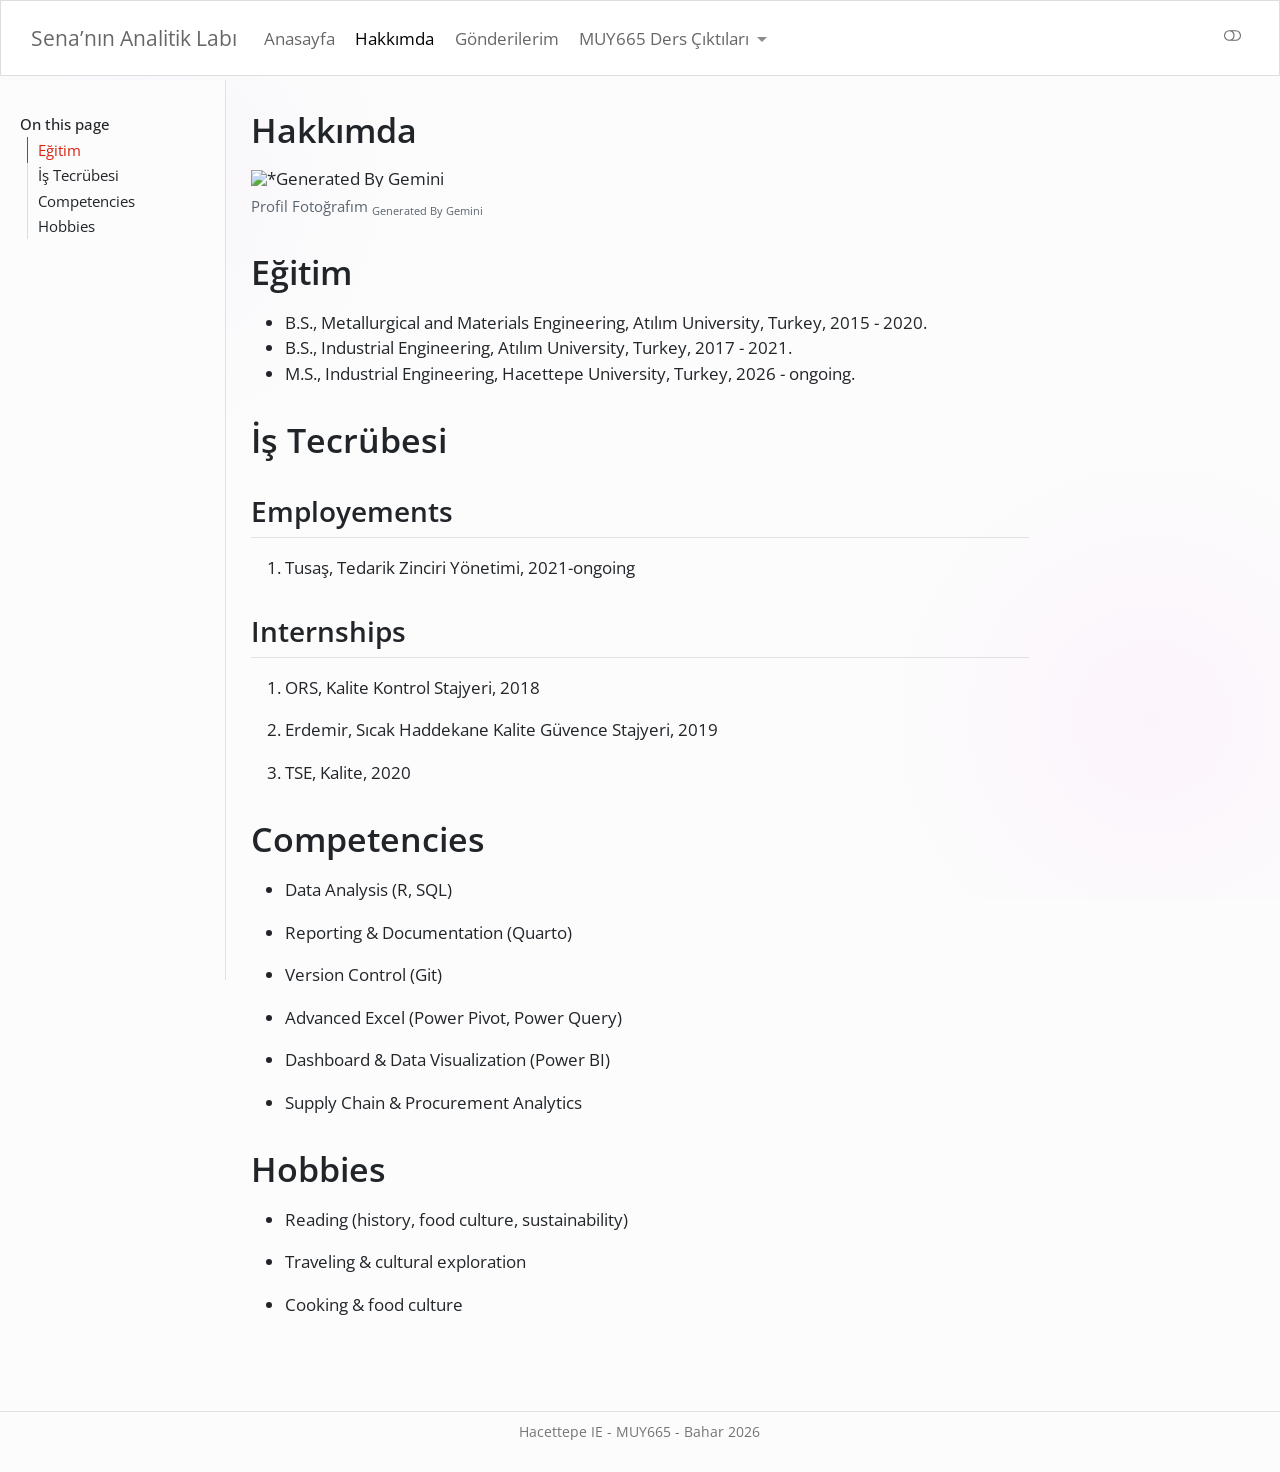
==== commit b960fded: "güncelleme" ====
--- a/docs/about.html
+++ b/docs/about.html
@@ -7,7 +7,7 @@
 <meta name="viewport" content="width=device-width, initial-scale=1.0, user-scalable=yes">
 
 
-<title>Hakkımda – [xxxx]’in Analitik Labı</title>
+<title>Hakkımda – Sena’nın Analitik Labı</title>
 <style>
 /* Default styles provided by pandoc.
 ** See https://pandoc.org/MANUAL.html#variables-for-html for config info.
@@ -249,7 +249,7 @@
       <div class="navbar-container container-fluid">
       <div class="navbar-brand-container mx-auto">
     <a class="navbar-brand" href="./index.html">
-    <span class="navbar-title">[xxxx]’in Analitik Labı</span>
+    <span class="navbar-title">Sena’nın Analitik Labı</span>
     </a>
   </div>
             <div id="quarto-search" class="" title="Search"></div>
@@ -288,9 +288,9 @@
 </ul>
           </div> <!-- /navcollapse -->
             <div class="quarto-navbar-tools tools-wide">
-    <a href="https://twitter.com" title="" class="quarto-navigation-tool px-1" aria-label=""><i class="bi bi-github"></i></a>
-    <a href="https://twitter.com" title="" class="quarto-navigation-tool px-1" aria-label=""><i class="bi bi-twitter"></i></a>
-    <a href="https://linkedin.com" title="" class="quarto-navigation-tool px-1" aria-label=""><i class="bi bi-linkedin"></i></a>
+    <a href="https://github.com/emu-hacettepe-analytics/muy665-bahar2026-zeynepsena-yilmaz" title="" class="quarto-navigation-tool px-1" aria-label=""><i class="bi bi-github"></i></a>
+    <a href="https://y.yarn.co/ad0f6b7d-84a9-4b77-b97b-65599a89eddb_text.gif" title="" class="quarto-navigation-tool px-1" aria-label=""><i class="bi bi-twitter"></i></a>
+    <a href="https://www.linkedin.com/in/senaincecam" title="" class="quarto-navigation-tool px-1" aria-label=""><i class="bi bi-linkedin"></i></a>
   <a href="" class="quarto-color-scheme-toggle quarto-navigation-tool  px-1" onclick="window.quartoToggleColorScheme(); return false;" title="Toggle dark mode"><i class="bi"></i></a>
 </div>
       </div> <!-- /container-fluid -->
@@ -342,6 +342,12 @@
 </header>
 
 
+<div class="quarto-figure quarto-figure-left">
+<figure class="figure">
+<p><img src="assets/images/vesikalik_AI.png" class="img-fluid figure-img" alt="*Generated By Gemini" width="218"></p>
+<figcaption>Profil Fotoğrafım <sub>Generated&nbsp;By&nbsp;Gemini</sub></figcaption>
+</figure>
+</div>
 <section id="eğitim" class="level1">
 <h1>Eğitim</h1>
 <ul>
--- a/docs/styles.css
+++ b/docs/styles.css
@@ -0,0 +1,46 @@
+/* css styles */
+/* Metin seçildiğinde arka planın parlaması */
+::selection {
+  background: #ff00ff;
+  color: white;
+  text-shadow: 0 0 8px #fff;
+}
+
+/* Linklerin üzerine gelindiğinde yumuşak bir ışık efekti */
+a:hover {
+  color: #6a11cb;
+  text-shadow: 0 0 10px rgba(106, 17, 203, 0.5);
+  transition: all 0.3s ease-in-out;
+  text-decoration: none;
+}
+
+/* Quarto Callout (Not/İpucu) kutularına gölge ve ışıltı */
+.callout {
+  border-left-width: 5px;
+  border-radius: 10px;
+  box-shadow: 0 4px 15px rgba(0, 0, 0, 0.05);
+  transition: transform 0.2s;
+}
+
+.callout:hover {
+  transform: translateY(-3px);
+  box-shadow: 0 8px 25px rgba(106, 17, 203, 0.15); /* Hafif mor ışıltı */
+}
+
+
+hr {
+  height: 2px;
+  border: none;
+  background: linear-gradient(to right, transparent, #6a11cb, #ff00ff, transparent);
+  margin: 40px 0;
+  opacity: 0.7;
+}
+
+
+body {
+  background-image: 
+    radial-gradient(circle at 10% 20%, rgba(106, 17, 203, 0.03) 0%, transparent 20%),
+    
+    radial-gradient(circle at 90% 80%, rgba(255, 0, 255, 0.03) 0%, transparent 20%);
+  background-attachment: fixed;
+}
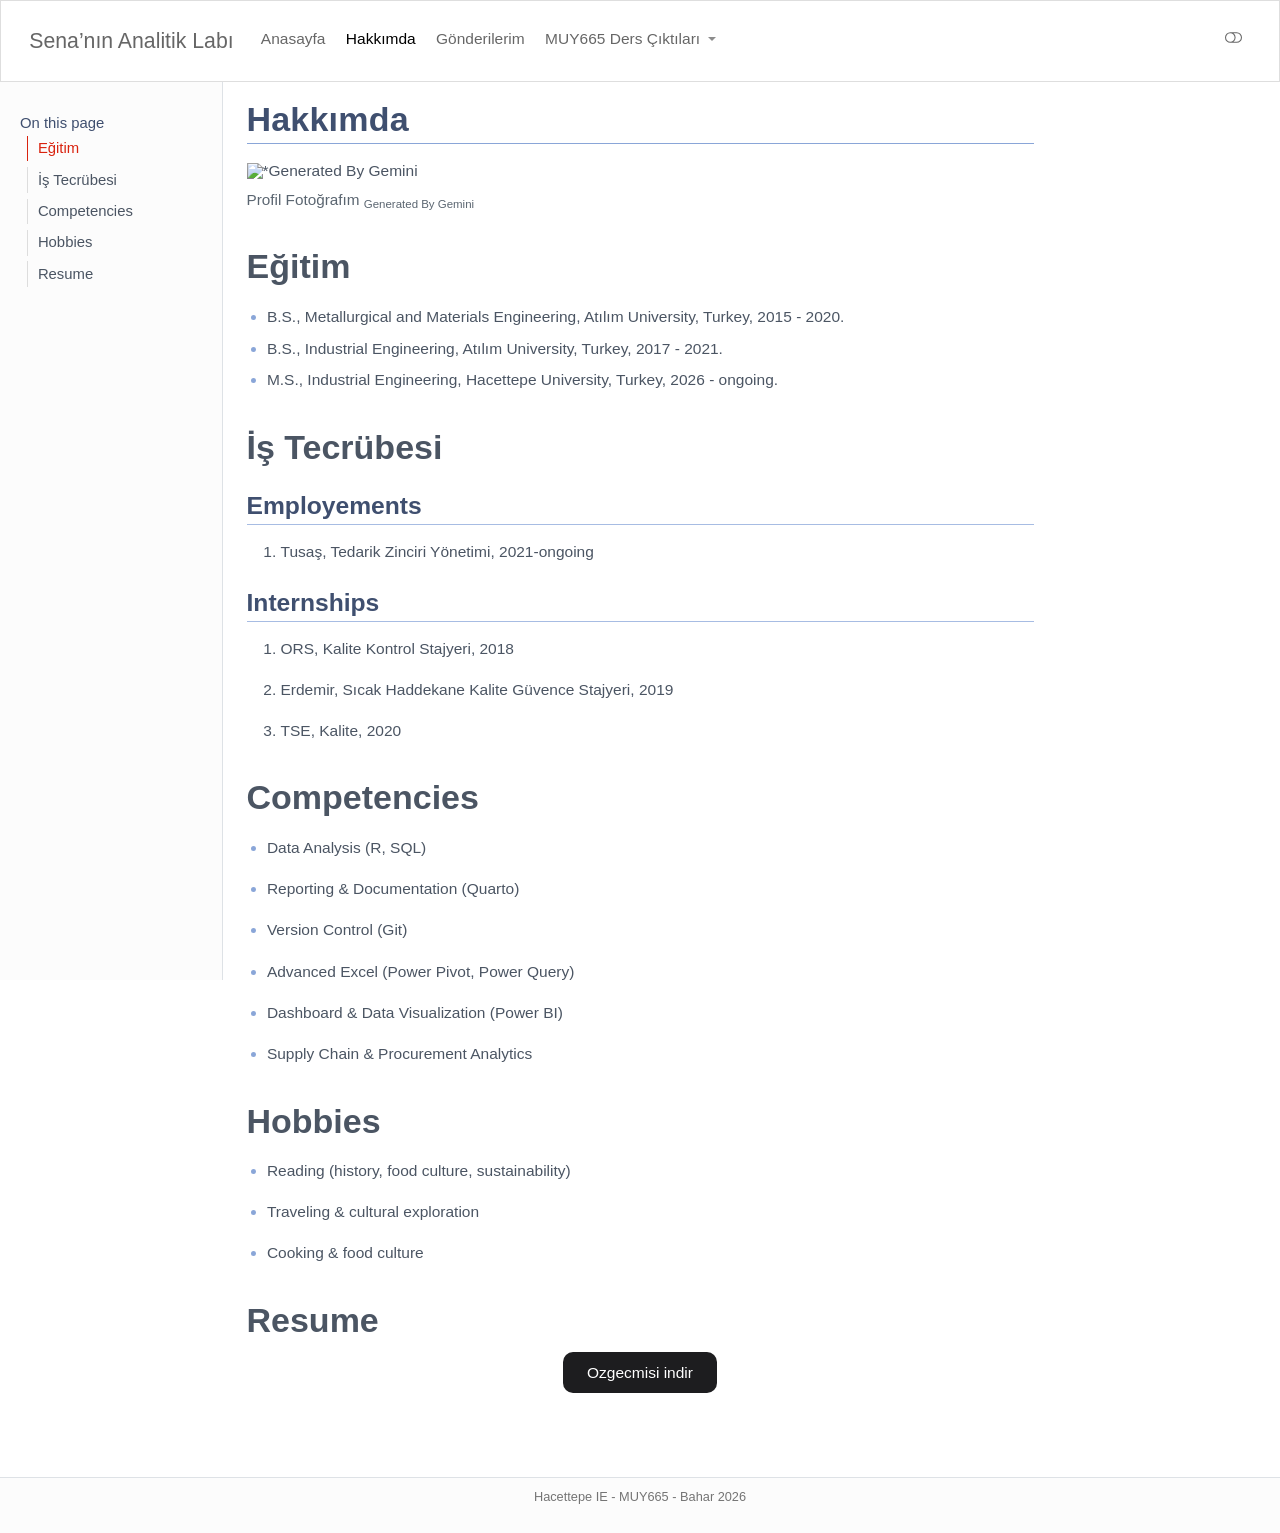
==== commit 0f016081: "deneme" ====
--- a/docs/about.html
+++ b/docs/about.html
@@ -280,7 +280,7 @@
  <span class="dropdown-text">Ödevler</span></a>
   </li>  
         <li>
-    <a class="dropdown-item" href="./project.qmd">
+    <a class="dropdown-item" href="./proje.html">
  <span class="dropdown-text">Proje</span></a>
   </li>  
     </ul>
@@ -312,6 +312,7 @@
   </ul></li>
   <li><a href="#competencies" id="toc-competencies" class="nav-link" data-scroll-target="#competencies">Competencies</a></li>
   <li><a href="#hobbies" id="toc-hobbies" class="nav-link" data-scroll-target="#hobbies">Hobbies</a></li>
+  <li><a href="#resume" id="toc-resume" class="nav-link" data-scroll-target="#resume">Resume</a></li>
   </ul>
 </nav>
 </nav>
@@ -394,6 +395,12 @@
 <li><p>Traveling &amp; cultural exploration</p></li>
 <li><p>Cooking &amp; food culture</p></li>
 </ul>
+</section>
+<section id="resume" class="level1">
+<h1>Resume</h1>
+<div style="text-align:center; margin-top:20px;">
+<p><a href="assets/Ozgecmis-Zeynep Sena YILMAZ" download="" style="background-color:#1d1d1f; color:white; padding:12px 24px; text-decoration:none; border-radius:10px;"> Ozgecmisi indir </a></p>
+</div>
 
 
 </section>
--- a/docs/styles.css
+++ b/docs/styles.css
@@ -1,46 +1,228 @@
-/* css styles */
-/* Metin seçildiğinde arka planın parlaması */
-::selection {
-  background: #ff00ff;
-  color: white;
-  text-shadow: 0 0 8px #fff;
-}
-
-/* Linklerin üzerine gelindiğinde yumuşak bir ışık efekti */
+body {
+  font-family: "Segoe UI", Arial, sans-serif;
+  color: #4b5563;
+  line-height: 1.65;
+  font-size: 15.5px;
+  background-color: #ffffff;
+}
+
+/* Quarto varsayılan ayırıcıları kapat */
+.quarto-title-block,
+#title-block-header {
+  border-bottom: none !important;
+  box-shadow: none !important;
+}
+
+.quarto-title-block .quarto-title-banner,
+.quarto-title-block .quarto-title-meta,
+#title-block-header .quarto-title-meta {
+  display: none !important;
+}
+
+#title-block-header::after,
+.quarto-title-block::after {
+  display: none !important;
+  content: none !important;
+}
+
+/* Sayfa başlığı */
+#title-block-header {
+  margin-top: 0 !important;
+  margin-bottom: 1rem !important;
+  padding-top: 0 !important;
+  padding-bottom: 0 !important;
+}
+
+#title-block-header h1.title {
+  color: #3f4f6f;
+  font-weight: 600;
+  font-size: 2rem;
+  margin-top: 0 !important;
+  margin-bottom: 0.35rem !important;
+  padding-bottom: 0.2rem;
+  border-bottom: 1px solid #8aa6d8;
+  letter-spacing: 0.2px;
+}
+
+/* İçerik alanı */
+main.content {
+  padding-top: 0.2rem !important;
+  max-width: 1150px;
+}
+
+/* Üst rol satırı */
+.role-line {
+  color: #6b7a90;
+  font-size: 1.05rem;
+  font-style: italic;
+  margin-top: -0.2rem;
+  margin-bottom: 1rem;
+}
+
+/* Giriş kutusu */
+.intro-block {
+  border-left: 4px solid #d7e2f5;
+  padding-left: 1rem;
+  margin-bottom: 1.2rem;
+}
+
+/* Butonlar */
+.action-links {
+  display: flex;
+  gap: 0.8rem;
+  flex-wrap: wrap;
+  margin-top: 0.8rem;
+  margin-bottom: 1.6rem;
+}
+
+.action-button {
+  display: inline-block;
+  padding: 0.55rem 1rem;
+  background-color: #5d7bb5;
+  color: #ffffff !important;
+  border-radius: 8px;
+  font-size: 0.95rem;
+  font-weight: 600;
+  text-decoration: none;
+  transition: 0.2s ease;
+}
+
+.action-button:hover {
+  background-color: #3f4f6f;
+  text-decoration: none;
+}
+
+.action-button.secondary {
+  background-color: #eef3fb;
+  color: #3f4f6f !important;
+  border: 1px solid #d7e2f5;
+}
+
+.action-button.secondary:hover {
+  background-color: #dde8f8;
+}
+
+/* Bölüm başlıkları */
+h2 {
+  color: #3f4f6f;
+  font-weight: 600;
+  font-size: 1.45rem;
+  margin-top: 1.4rem;
+  margin-bottom: 0.8rem;
+  padding-bottom: 0.2rem;
+  border-bottom: 1px solid #a7bce3;
+}
+
+h3 {
+  color: #5d7bb5;
+  font-weight: 600;
+  font-size: 1.05rem;
+  margin-top: 1.2rem;
+  margin-bottom: 0.45rem;
+}
+
+p {
+  margin-bottom: 0.9rem;
+}
+
+ul {
+  padding-left: 1.2rem;
+  margin-bottom: 1rem;
+}
+
+li {
+  margin-bottom: 0.35rem;
+}
+
+ul li::marker {
+  color: #8aa6d8;
+}
+
+strong {
+  color: #374151;
+  font-weight: 600;
+}
+
+a {
+  color: #5d7bb5;
+  text-decoration: none;
+}
+
 a:hover {
-  color: #6a11cb;
-  text-shadow: 0 0 10px rgba(106, 17, 203, 0.5);
-  transition: all 0.3s ease-in-out;
-  text-decoration: none;
-}
-
-/* Quarto Callout (Not/İpucu) kutularına gölge ve ışıltı */
-.callout {
-  border-left-width: 5px;
+  color: #3f4f6f;
+  text-decoration: underline;
+}
+
+hr {
+  display: none !important;
+}
+
+/* İki sütun */
+.columns-layout {
+  display: grid;
+  grid-template-columns: 0.95fr 1.55fr;
+  gap: 2.5rem;
+  align-items: start;
+  margin-top: 1rem;
+}
+
+/* Sol sütun kutuları */
+.left-column .section-box {
+  background: #f8fafc;
+  border: 1px solid #e5edf8;
   border-radius: 10px;
-  box-shadow: 0 4px 15px rgba(0, 0, 0, 0.05);
-  transition: transform 0.2s;
-}
-
-.callout:hover {
-  transform: translateY(-3px);
-  box-shadow: 0 8px 25px rgba(106, 17, 203, 0.15); /* Hafif mor ışıltı */
-}
-
-
-hr {
-  height: 2px;
-  border: none;
-  background: linear-gradient(to right, transparent, #6a11cb, #ff00ff, transparent);
-  margin: 40px 0;
-  opacity: 0.7;
-}
-
-
-body {
-  background-image: 
-    radial-gradient(circle at 10% 20%, rgba(106, 17, 203, 0.03) 0%, transparent 20%),
-    
-    radial-gradient(circle at 90% 80%, rgba(255, 0, 255, 0.03) 0%, transparent 20%);
-  background-attachment: fixed;
+  padding: 1rem 1.1rem;
+  margin-bottom: 1rem;
+}
+
+.left-column .section-box h2 {
+  margin-top: 0;
+}
+
+/* Sağ sütun blokları */
+.right-column .entry-block {
+  margin-bottom: 1.15rem;
+}
+
+.entry-title {
+  color: #374151;
+  font-weight: 600;
+  font-size: 1rem;
+  margin-bottom: 0.1rem;
+}
+
+.entry-subtitle {
+  color: #6b7280;
+  font-size: 0.96rem;
+  margin-bottom: 0.1rem;
+}
+
+.entry-date {
+  color: #8b95a7;
+  font-size: 0.9rem;
+  margin-bottom: 0.35rem;
+}
+
+/* Mobil */
+@media (max-width: 900px) {
+  body {
+    font-size: 15px;
+  }
+
+  #title-block-header h1.title {
+    font-size: 1.75rem;
+  }
+
+  h2 {
+    font-size: 1.3rem;
+  }
+
+  .role-line {
+    font-size: 1rem;
+  }
+
+  .columns-layout {
+    grid-template-columns: 1fr;
+    gap: 1rem;
+  }
 }
